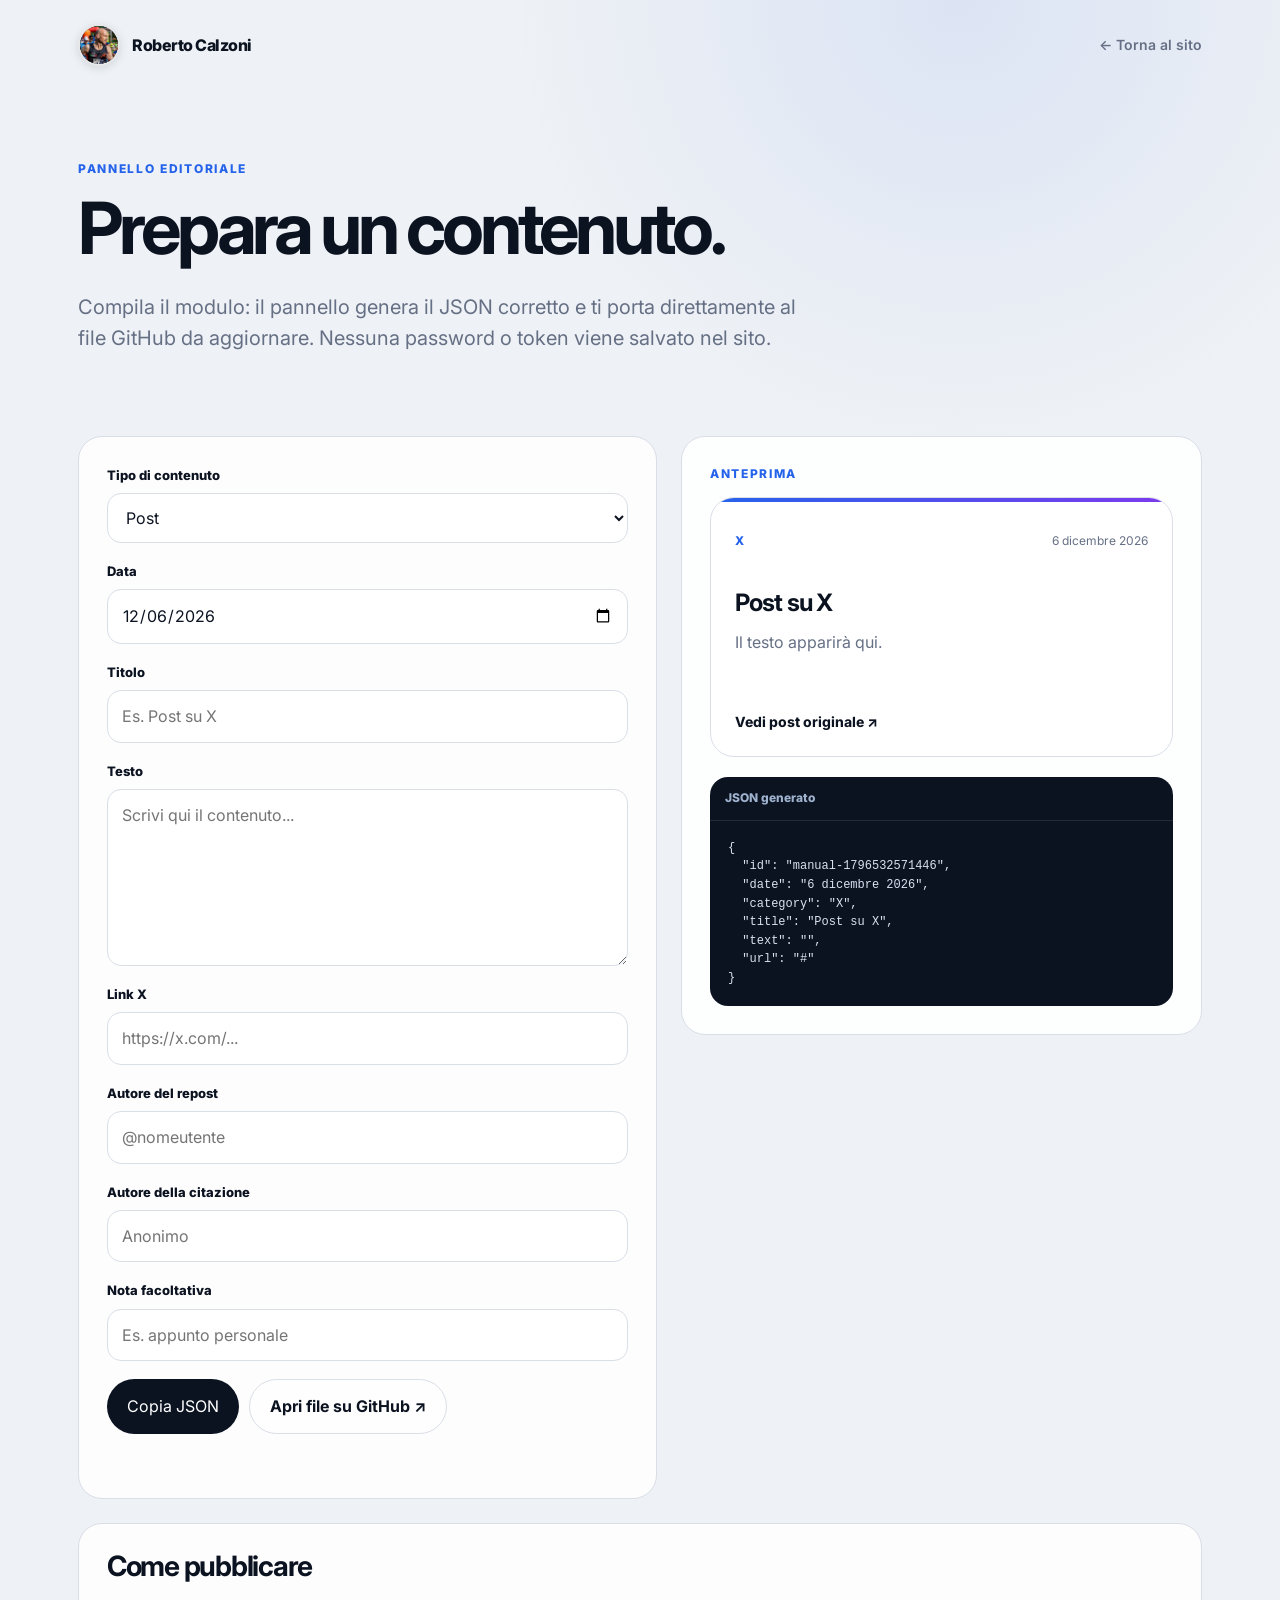
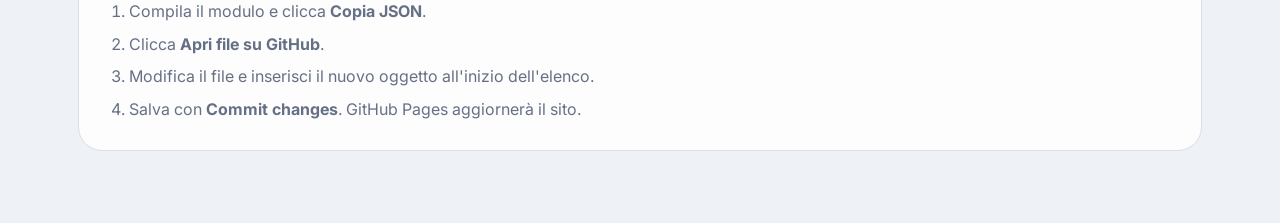
==== editor.html @ ce6ce266 "Add lightweight editorial panel" ====
<!doctype html>
<html lang="it">
<head>
  <meta charset="utf-8">
  <meta name="viewport" content="width=device-width,initial-scale=1">
  <meta name="robots" content="noindex,nofollow">
  <meta name="theme-color" content="#0b1220">
  <title>Editor · Roberto Calzoni</title>
  <link rel="preconnect" href="https://fonts.googleapis.com">
  <link rel="preconnect" href="https://fonts.gstatic.com" crossorigin>
  <link href="https://fonts.googleapis.com/css2?family=Inter:wght@400;500;600;700;800&display=swap" rel="stylesheet">
  <link rel="stylesheet" href="styles.css">
</head>
<body>
  <header class="site-header">
    <a class="brand" href="index.html">
      <span class="brand-mark"><img src="assets/avatar-roberto.jpg" alt="Roberto Calzoni"></span>
      <span>Roberto Calzoni</span>
    </a>
    <nav><a href="index.html">← Torna al sito</a></nav>
  </header>

  <main class="editor-main">
    <section class="editor-intro">
      <p class="eyebrow">Pannello editoriale</p>
      <h1>Prepara un contenuto.</h1>
      <p class="intro">Compila il modulo: il pannello genera il JSON corretto e ti porta direttamente al file GitHub da aggiornare. Nessuna password o token viene salvato nel sito.</p>
    </section>

    <section class="editor-layout">
      <form id="editorForm" class="editor-card">
        <div class="field">
          <label for="type">Tipo di contenuto</label>
          <select id="type">
            <option value="post">Post</option>
            <option value="repost">Repost</option>
            <option value="quote">Citazione</option>
          </select>
        </div>

        <div class="field post-field">
          <label for="date">Data</label>
          <input id="date" type="date">
        </div>

        <div class="field post-field">
          <label for="title">Titolo</label>
          <input id="title" type="text" placeholder="Es. Post su X">
        </div>

        <div class="field">
          <label for="text">Testo</label>
          <textarea id="text" rows="6" placeholder="Scrivi qui il contenuto..." required></textarea>
        </div>

        <div class="field post-field">
          <label for="url">Link X</label>
          <input id="url" type="url" placeholder="https://x.com/...">
        </div>

        <div class="field repost-only" hidden>
          <label for="sourceAuthor">Autore del repost</label>
          <input id="sourceAuthor" type="text" placeholder="@nomeutente">
        </div>

        <div class="field quote-only" hidden>
          <label for="quoteAuthor">Autore della citazione</label>
          <input id="quoteAuthor" type="text" placeholder="Anonimo">
        </div>

        <div class="field quote-only" hidden>
          <label for="note">Nota facoltativa</label>
          <input id="note" type="text" placeholder="Es. appunto personale">
        </div>

        <div class="editor-actions">
          <button class="primary button-reset" type="button" id="copyJson">Copia JSON</button>
          <a class="secondary" id="openGithub" target="_blank" rel="noreferrer">Apri file su GitHub ↗</a>
        </div>
        <p id="copyStatus" class="editor-status" aria-live="polite"></p>
      </form>

      <aside class="editor-preview">
        <p class="eyebrow">Anteprima</p>
        <div id="preview"></div>
        <div class="json-box">
          <div class="json-title">JSON generato</div>
          <pre id="jsonOutput"></pre>
        </div>
      </aside>
    </section>

    <section class="editor-help">
      <h2>Come pubblicare</h2>
      <ol>
        <li>Compila il modulo e clicca <strong>Copia JSON</strong>.</li>
        <li>Clicca <strong>Apri file su GitHub</strong>.</li>
        <li>Modifica il file e inserisci il nuovo oggetto all'inizio dell'elenco.</li>
        <li>Salva con <strong>Commit changes</strong>. GitHub Pages aggiornerà il sito.</li>
      </ol>
    </section>
  </main>

  <script src="editor.js"></script>
</body>
</html>
---- styles.css ----
:root{
  --bg:#eef1f5;--surface:#ffffff;--ink:#0b1220;--muted:#667085;--line:#d9dee7;
  --accent:#2563eb;--accent-soft:#eaf1ff;--max:1180px;--radius:24px
}
*{box-sizing:border-box}
html{scroll-behavior:smooth}
body{margin:0;background:
  radial-gradient(circle at 75% 0%,rgba(37,99,235,.09),transparent 28rem),
  var(--bg);color:var(--ink);font-family:Inter,system-ui,sans-serif;line-height:1.55}
a{color:inherit;text-decoration:none}
.site-header{max-width:var(--max);margin:auto;padding:24px 28px;display:flex;justify-content:space-between;align-items:center}
.brand{display:flex;align-items:center;gap:12px;font-weight:800;letter-spacing:-.03em}
.brand-mark{width:42px;height:42px;border-radius:50%;display:block;overflow:hidden;background:var(--ink);border:2px solid rgba(255,255,255,.9);box-shadow:0 2px 10px rgba(11,18,32,.12)}
.brand-mark img{width:100%;height:100%;display:block;object-fit:cover;object-position:50% 34%}
.site-header nav{display:flex;gap:24px;font-size:14px;font-weight:600;color:var(--muted)}
.site-header nav a:hover{color:var(--ink)}
main,footer{max-width:var(--max);margin:auto}
.hero{padding:92px 28px 78px;display:grid;grid-template-columns:minmax(0,1.55fr) minmax(300px,.75fr);gap:56px;align-items:end}
.eyebrow{text-transform:uppercase;letter-spacing:.14em;font-size:12px;font-weight:800;color:var(--accent);margin:0 0 14px}
h1{font-size:clamp(48px,7vw,86px);line-height:.96;letter-spacing:-.06em;margin:0;max-width:900px}
h2{font-size:clamp(34px,4vw,54px);line-height:1.02;letter-spacing:-.045em;margin:0}
.intro{font-size:20px;color:var(--muted);max-width:720px;margin:30px 0 32px}
.hero-actions{display:flex;gap:12px;flex-wrap:wrap}
.primary,.secondary{display:inline-flex;align-items:center;justify-content:center;padding:14px 20px;border-radius:999px;font-weight:700}
.primary{background:var(--ink);color:#fff}.secondary{background:rgba(255,255,255,.7);border:1px solid var(--line)}
.hero-panel{background:rgba(255,255,255,.82);backdrop-filter:blur(14px);border:1px solid rgba(255,255,255,.85);box-shadow:0 24px 60px rgba(11,18,32,.08);border-radius:28px;padding:26px}
.panel-top{display:flex;justify-content:space-between;align-items:center;margin-bottom:52px}
.live-pill{display:inline-flex;align-items:center;gap:8px;font-size:12px;font-weight:800;background:#ecfdf3;color:#027a48;padding:8px 10px;border-radius:999px}
.live-pill span{width:8px;height:8px;border-radius:50%;background:#12b76a}.mono{font-family:ui-monospace,SFMono-Regular,Menlo,monospace;color:var(--muted);font-size:12px}
.panel-label{margin:0 0 8px;color:var(--muted);font-size:12px;text-transform:uppercase;letter-spacing:.1em;font-weight:700}
.hero-panel strong{font-size:24px;letter-spacing:-.035em}.hero-panel>p:last-child{color:var(--muted);margin:18px 0 0}
.section{padding:76px 28px;border-top:1px solid var(--line)}
.section-heading{display:flex;justify-content:space-between;gap:28px;align-items:end;margin-bottom:36px}
.feed-status{font-size:12px;font-weight:800;color:#475467;background:#fff;border:1px solid var(--line);padding:9px 12px;border-radius:999px}
.post-grid{display:grid;grid-template-columns:repeat(3,1fr);gap:18px}
.post-card{position:relative;overflow:hidden;background:rgba(255,255,255,.9);border:1px solid var(--line);border-radius:var(--radius);padding:24px;min-height:292px;display:flex;flex-direction:column;transition:.2s transform,.2s box-shadow,.2s border-color}
.post-card:hover{transform:translateY(-4px);box-shadow:0 18px 40px rgba(11,18,32,.08);border-color:#c8d1df}
.post-accent{position:absolute;inset:0 0 auto 0;height:4px;background:linear-gradient(90deg,var(--accent),#7c3aed)}
.post-meta{display:flex;justify-content:space-between;gap:10px;font-size:12px;color:var(--muted);margin:10px 0 38px}
.post-category{font-weight:800;color:var(--accent)}
.post-card h3{font-size:24px;line-height:1.13;letter-spacing:-.035em;margin:0 0 14px}
.post-card p{color:var(--muted);margin:0 0 28px}
.post-link{margin-top:auto;font-weight:750;font-size:14px}
.project-grid{display:grid;grid-template-columns:.85fr 1.15fr;gap:72px}
.features{display:grid;gap:14px}.features article{display:grid;grid-template-columns:50px 130px 1fr;gap:14px;align-items:start;background:rgba(255,255,255,.64);border:1px solid var(--line);border-radius:20px;padding:20px}
.features article>span{font-family:ui-monospace,monospace;color:var(--accent);font-size:12px}.features h3{margin:0;font-size:18px}.features p{margin:0;color:var(--muted)}
.contact{display:grid;grid-template-columns:1fr 1fr;gap:72px;align-items:end}
.contact-links{display:grid;gap:12px}.contact-links a{display:flex;justify-content:space-between;background:#fff;border:1px solid var(--line);padding:16px 18px;border-radius:16px;font-weight:700}
.contact-links .disabled{color:#98a2b3;pointer-events:none}
footer{padding:34px 28px 48px;border-top:1px solid var(--line);display:flex;justify-content:space-between;color:var(--muted);font-size:13px}
@media(max-width:860px){
  .site-header nav{display:none}.hero{grid-template-columns:1fr;padding-top:56px}
  .post-grid{grid-template-columns:1fr}.project-grid,.contact{grid-template-columns:1fr}
  .section-heading{display:block}.feed-tools{margin-top:18px}.features article{grid-template-columns:42px 1fr}.features article p{grid-column:2}
}
@media(max-width:560px){.site-header,.hero,.section,footer{padding-left:20px;padding-right:20px}h1{font-size:46px}.intro{font-size:18px}.hero-panel{padding:22px}}

.section-note{max-width:460px;color:var(--muted);margin:0}
.quotes-grid{display:grid;grid-template-columns:repeat(2,1fr);gap:18px}
.quote-card{background:linear-gradient(145deg,rgba(255,255,255,.96),rgba(245,248,255,.92));border:1px solid var(--line);border-radius:var(--radius);padding:30px;min-height:230px;display:flex;flex-direction:column;justify-content:space-between;position:relative;overflow:hidden}
.quote-card::before{content:"“";position:absolute;top:-22px;right:18px;font-size:120px;line-height:1;color:rgba(37,99,235,.09);font-family:Georgia,serif}
.quote-text{font-family:Georgia,serif;font-size:clamp(24px,3vw,34px);line-height:1.22;letter-spacing:-.025em;margin:0 0 30px;position:relative}
.quote-footer{display:flex;justify-content:space-between;gap:18px;align-items:end;color:var(--muted);font-size:13px}
.quote-author{font-weight:800;color:var(--ink)}
.quote-note{max-width:55%;text-align:right}
.quote-empty{color:var(--muted);background:rgba(255,255,255,.65);border:1px dashed var(--line);border-radius:var(--radius);padding:26px}
@media(max-width:860px){.quotes-grid{grid-template-columns:1fr}.section-note{margin-top:18px}}

.editor-main{max-width:var(--max);margin:auto;padding:0 28px 72px}
.editor-intro{padding:70px 0 50px}
.editor-intro h1{font-size:clamp(44px,6vw,72px)}
.editor-layout{display:grid;grid-template-columns:minmax(0,1fr) minmax(320px,.9fr);gap:24px;align-items:start}
.editor-card,.editor-preview,.editor-help{background:rgba(255,255,255,.88);border:1px solid var(--line);border-radius:var(--radius);padding:28px}
.field{display:grid;gap:8px;margin-bottom:18px}
.field label{font-size:13px;font-weight:800}
.field input,.field select,.field textarea{width:100%;border:1px solid var(--line);border-radius:14px;background:#fff;color:var(--ink);font:inherit;padding:13px 14px;outline:none}
.field input:focus,.field select:focus,.field textarea:focus{border-color:#9bb7f6;box-shadow:0 0 0 4px rgba(37,99,235,.08)}
.field textarea{resize:vertical}
.editor-actions{display:flex;gap:10px;flex-wrap:wrap;margin-top:8px}
.button-reset{border:0;font:inherit;cursor:pointer}
.editor-status{min-height:24px;color:var(--muted);font-size:13px;margin:12px 0 0}
.editor-preview{position:sticky;top:18px}
.editor-preview .post-card,.editor-preview .quote-card{margin-bottom:20px}
.editor-post-preview{min-height:260px}
.json-box{background:#0b1220;color:#d9e2f1;border-radius:18px;overflow:hidden}
.json-title{padding:12px 15px;border-bottom:1px solid rgba(255,255,255,.1);font-size:12px;font-weight:800;color:#9fb3cf}
.json-box pre{margin:0;padding:18px;overflow:auto;font:12px/1.55 ui-monospace,SFMono-Regular,Menlo,monospace;white-space:pre-wrap}
.editor-help{margin-top:24px}
.editor-help h2{font-size:28px;margin-bottom:18px}
.editor-help ol{margin:0;padding-left:22px;color:var(--muted)}
.editor-help li+li{margin-top:8px}
footer a{text-decoration:underline;text-underline-offset:3px}
@media(max-width:860px){.editor-main{padding-left:20px;padding-right:20px}.editor-layout{grid-template-columns:1fr}.editor-preview{position:static}.editor-intro{padding-top:46px}}
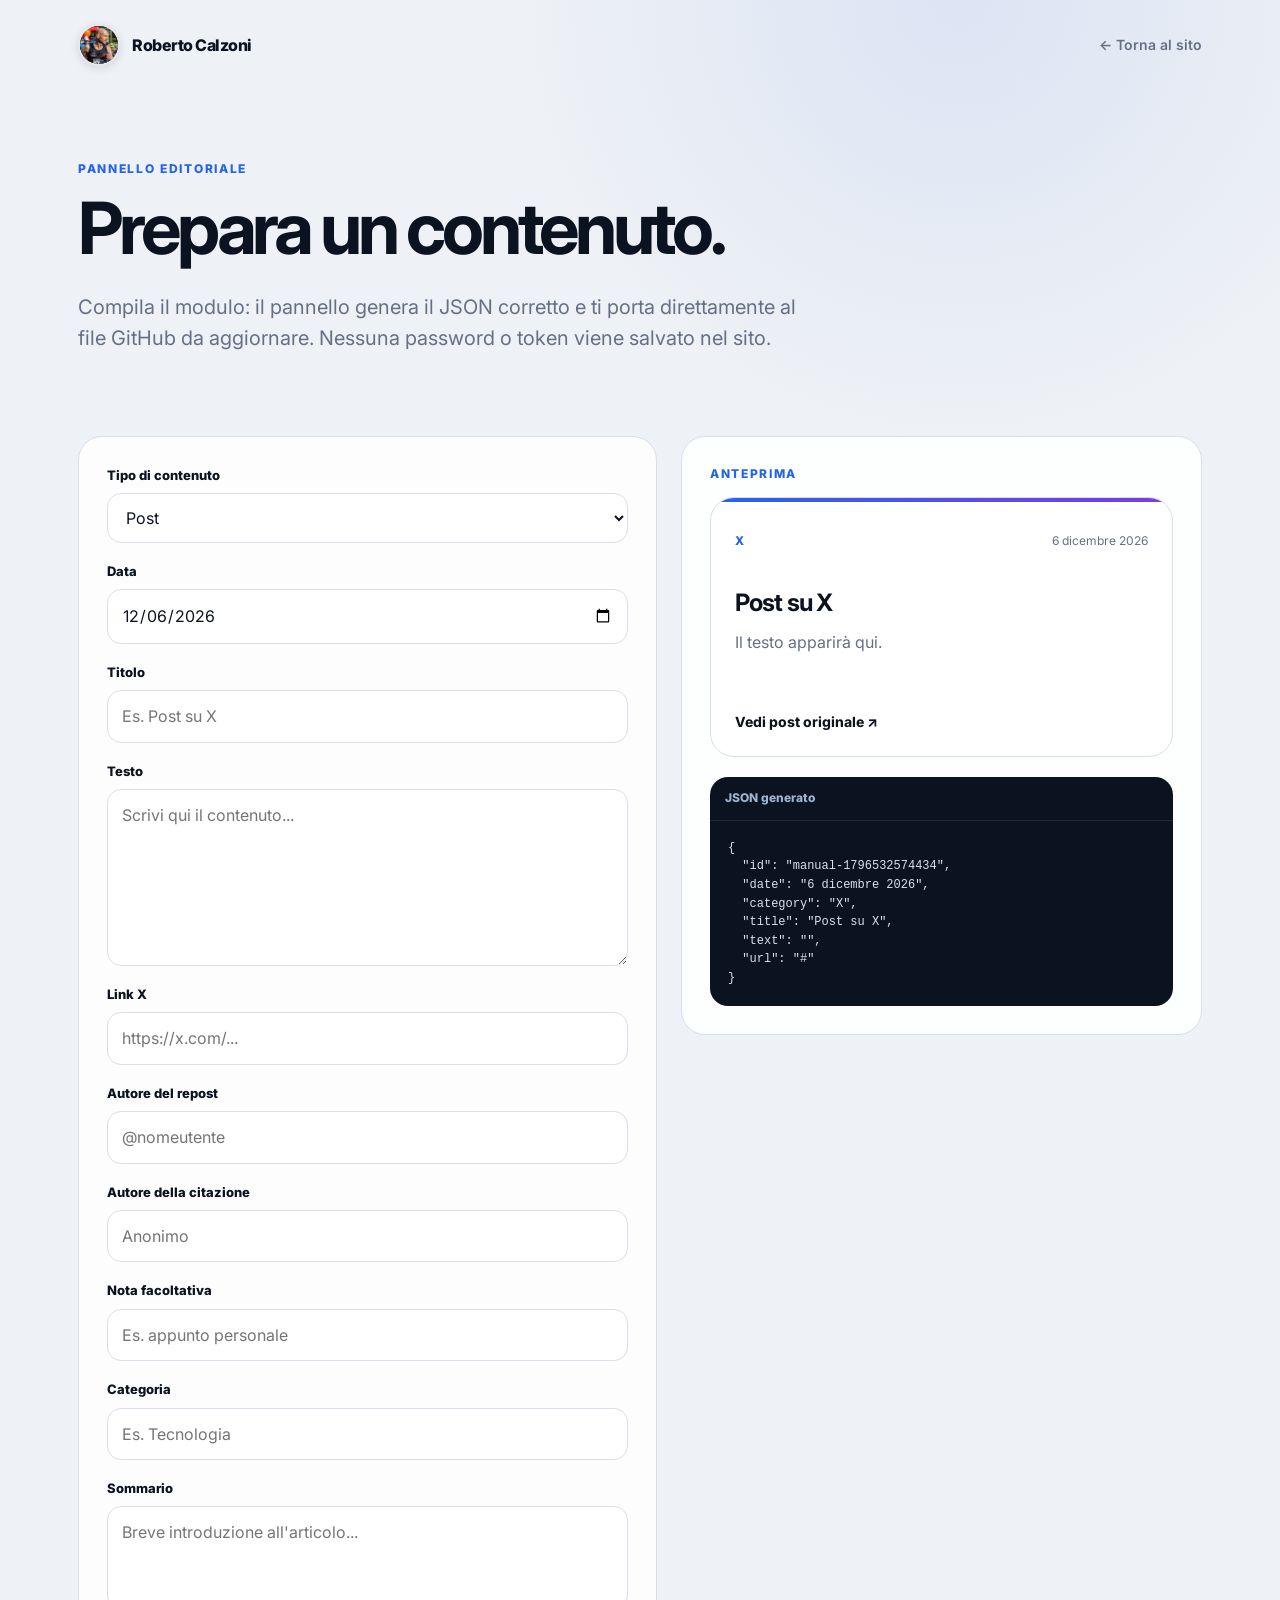
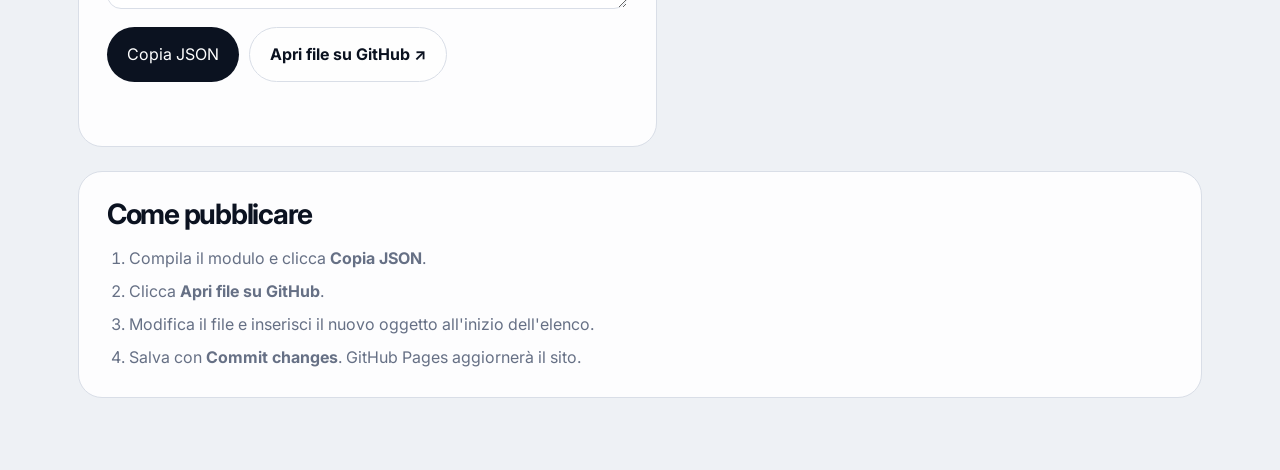
==== commit 7ed34935: "Add manually managed articles section" ====
--- a/editor.html
+++ b/editor.html
@@ -35,6 +35,7 @@
             <option value="post">Post</option>
             <option value="repost">Repost</option>
             <option value="quote">Citazione</option>
+            <option value="article">Articolo</option>
           </select>
         </div>
 
@@ -73,6 +74,16 @@
           <input id="note" type="text" placeholder="Es. appunto personale">
         </div>
 
+        <div class="field article-only" hidden>
+          <label for="articleCategory">Categoria</label>
+          <input id="articleCategory" type="text" placeholder="Es. Tecnologia">
+        </div>
+
+        <div class="field article-only" hidden>
+          <label for="articleSummary">Sommario</label>
+          <textarea id="articleSummary" rows="3" placeholder="Breve introduzione all'articolo..."></textarea>
+        </div>
+
         <div class="editor-actions">
           <button class="primary button-reset" type="button" id="copyJson">Copia JSON</button>
           <a class="secondary" id="openGithub" target="_blank" rel="noreferrer">Apri file su GitHub ↗</a>
--- a/styles.css
+++ b/styles.css
@@ -91,3 +91,15 @@
 .editor-help li+li{margin-top:8px}
 footer a{text-decoration:underline;text-underline-offset:3px}
 @media(max-width:860px){.editor-main{padding-left:20px;padding-right:20px}.editor-layout{grid-template-columns:1fr}.editor-preview{position:static}.editor-intro{padding-top:46px}}
+
+.articles-grid{display:grid;grid-template-columns:repeat(2,1fr);gap:18px}
+.article-card{background:rgba(255,255,255,.92);border:1px solid var(--line);border-radius:var(--radius);padding:28px;min-height:260px}
+.article-meta{display:flex;justify-content:space-between;gap:14px;align-items:center;color:var(--muted);font-size:12px;margin-bottom:24px}
+.article-category{font-weight:800;color:var(--accent);text-transform:uppercase;letter-spacing:.08em}
+.article-card h3{font-size:30px;line-height:1.08;letter-spacing:-.04em;margin:0 0 14px}
+.article-summary{font-size:17px;color:var(--muted);margin:0 0 20px}
+.article-card details{border-top:1px solid var(--line);padding-top:16px;margin-top:18px}
+.article-card summary{cursor:pointer;font-weight:800}
+.article-body{margin-top:16px;color:#344054;line-height:1.75}
+.article-empty{color:var(--muted);background:rgba(255,255,255,.65);border:1px dashed var(--line);border-radius:var(--radius);padding:26px}
+@media(max-width:860px){.articles-grid{grid-template-columns:1fr}}
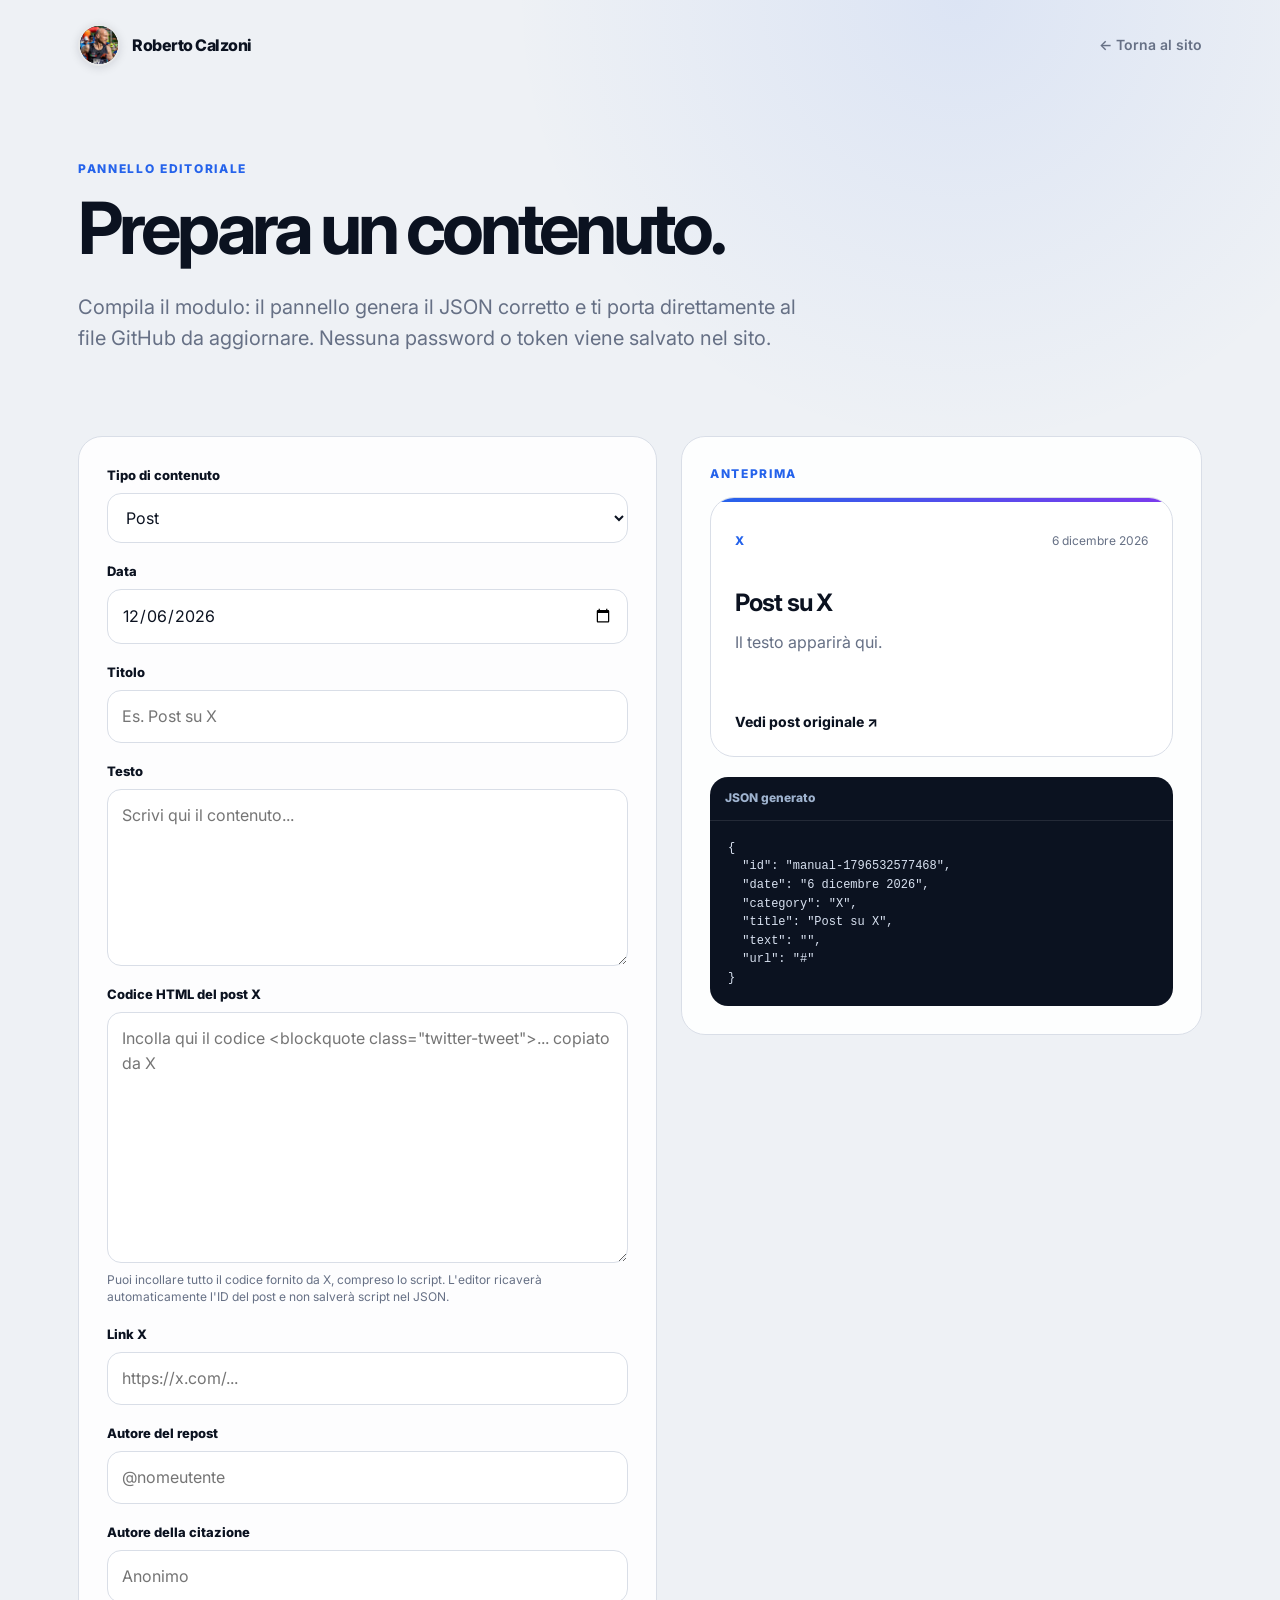
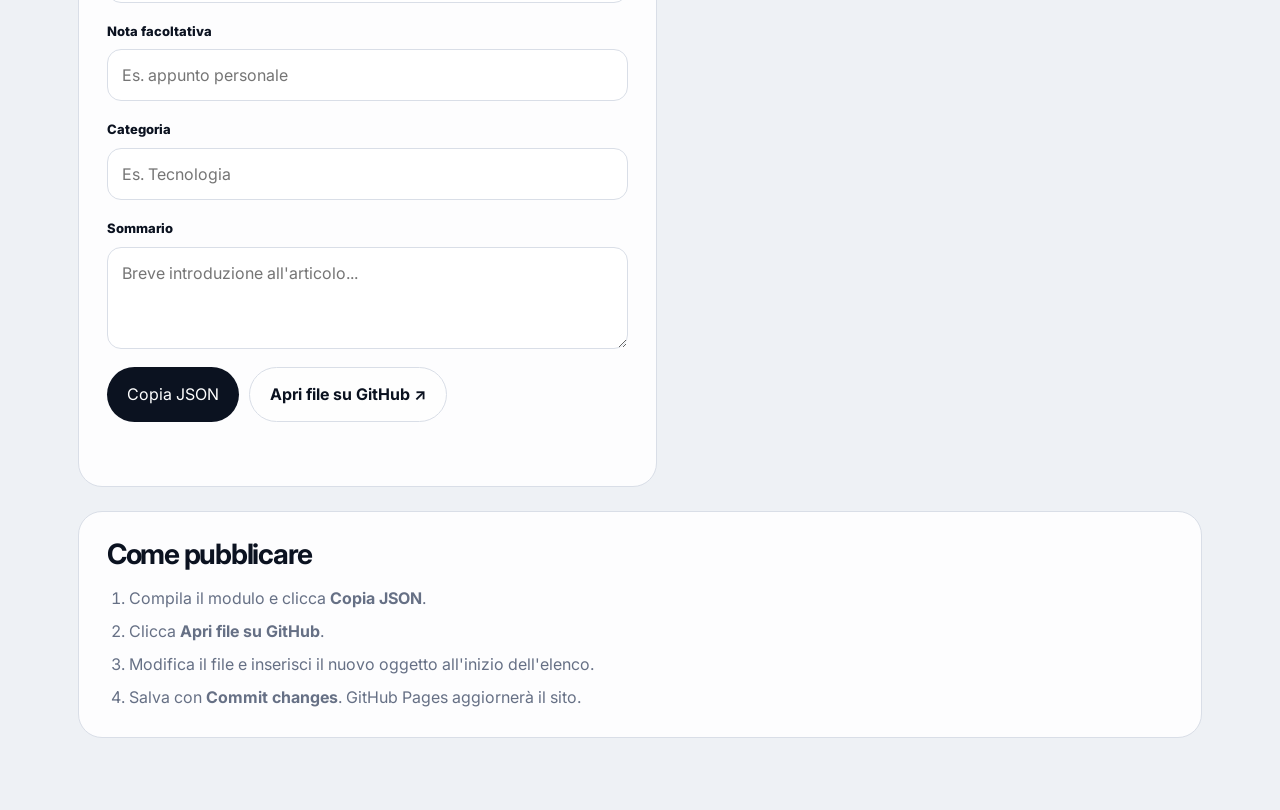
==== commit 5891d5c5: "Add X embed publishing to editor" ====
--- a/editor.html
+++ b/editor.html
@@ -33,6 +33,7 @@
           <label for="type">Tipo di contenuto</label>
           <select id="type">
             <option value="post">Post</option>
+            <option value="xembed">Post X incorporato</option>
             <option value="repost">Repost</option>
             <option value="quote">Citazione</option>
             <option value="article">Articolo</option>
@@ -49,9 +50,15 @@
           <input id="title" type="text" placeholder="Es. Post su X">
         </div>
 
-        <div class="field">
+        <div class="field content-text-field">
           <label for="text">Testo</label>
-          <textarea id="text" rows="6" placeholder="Scrivi qui il contenuto..." required></textarea>
+          <textarea id="text" rows="6" placeholder="Scrivi qui il contenuto..."></textarea>
+        </div>
+
+        <div class="field xembed-only" hidden>
+          <label for="xEmbedCode">Codice HTML del post X</label>
+          <textarea id="xEmbedCode" rows="9" placeholder="Incolla qui il codice &lt;blockquote class=&quot;twitter-tweet&quot;&gt;... copiato da X"></textarea>
+          <small class="field-help">Puoi incollare tutto il codice fornito da X, compreso lo script. L'editor ricaverà automaticamente l'ID del post e non salverà script nel JSON.</small>
         </div>
 
         <div class="field post-field">
--- a/styles.css
+++ b/styles.css
@@ -103,3 +103,15 @@
 .article-body{margin-top:16px;color:#344054;line-height:1.75}
 .article-empty{color:var(--muted);background:rgba(255,255,255,.65);border:1px dashed var(--line);border-radius:var(--radius);padding:26px}
 @media(max-width:860px){.articles-grid{grid-template-columns:1fr}}
+
+.field-help{display:block;color:var(--muted);font-size:12px;line-height:1.45}
+.x-embed-preview{display:grid;gap:8px;background:#fff;border:1px solid var(--line);border-radius:18px;padding:22px;margin-bottom:20px}
+.x-embed-preview span{color:var(--muted);font-size:13px}
+.x-embed-preview a{font-weight:750;color:var(--accent)}
+.x-embed-warning{color:#b54708;background:#fffaeb;border-color:#fedf89}
+.x-embed-card{grid-column:1/-1;background:rgba(255,255,255,.72);border:1px solid var(--line);border-radius:var(--radius);padding:18px 24px 24px;min-height:180px}
+.x-embed-meta{display:flex;justify-content:space-between;gap:14px;color:var(--muted);font-size:12px;margin-bottom:8px}
+.x-tweet-mount{display:flex;justify-content:center;min-height:120px}
+.x-tweet-mount>div,.x-tweet-mount iframe{max-width:550px!important;width:100%!important}
+.x-embed-error{color:var(--muted);text-align:center}
+.x-embed-error a{font-weight:750;color:var(--accent)}
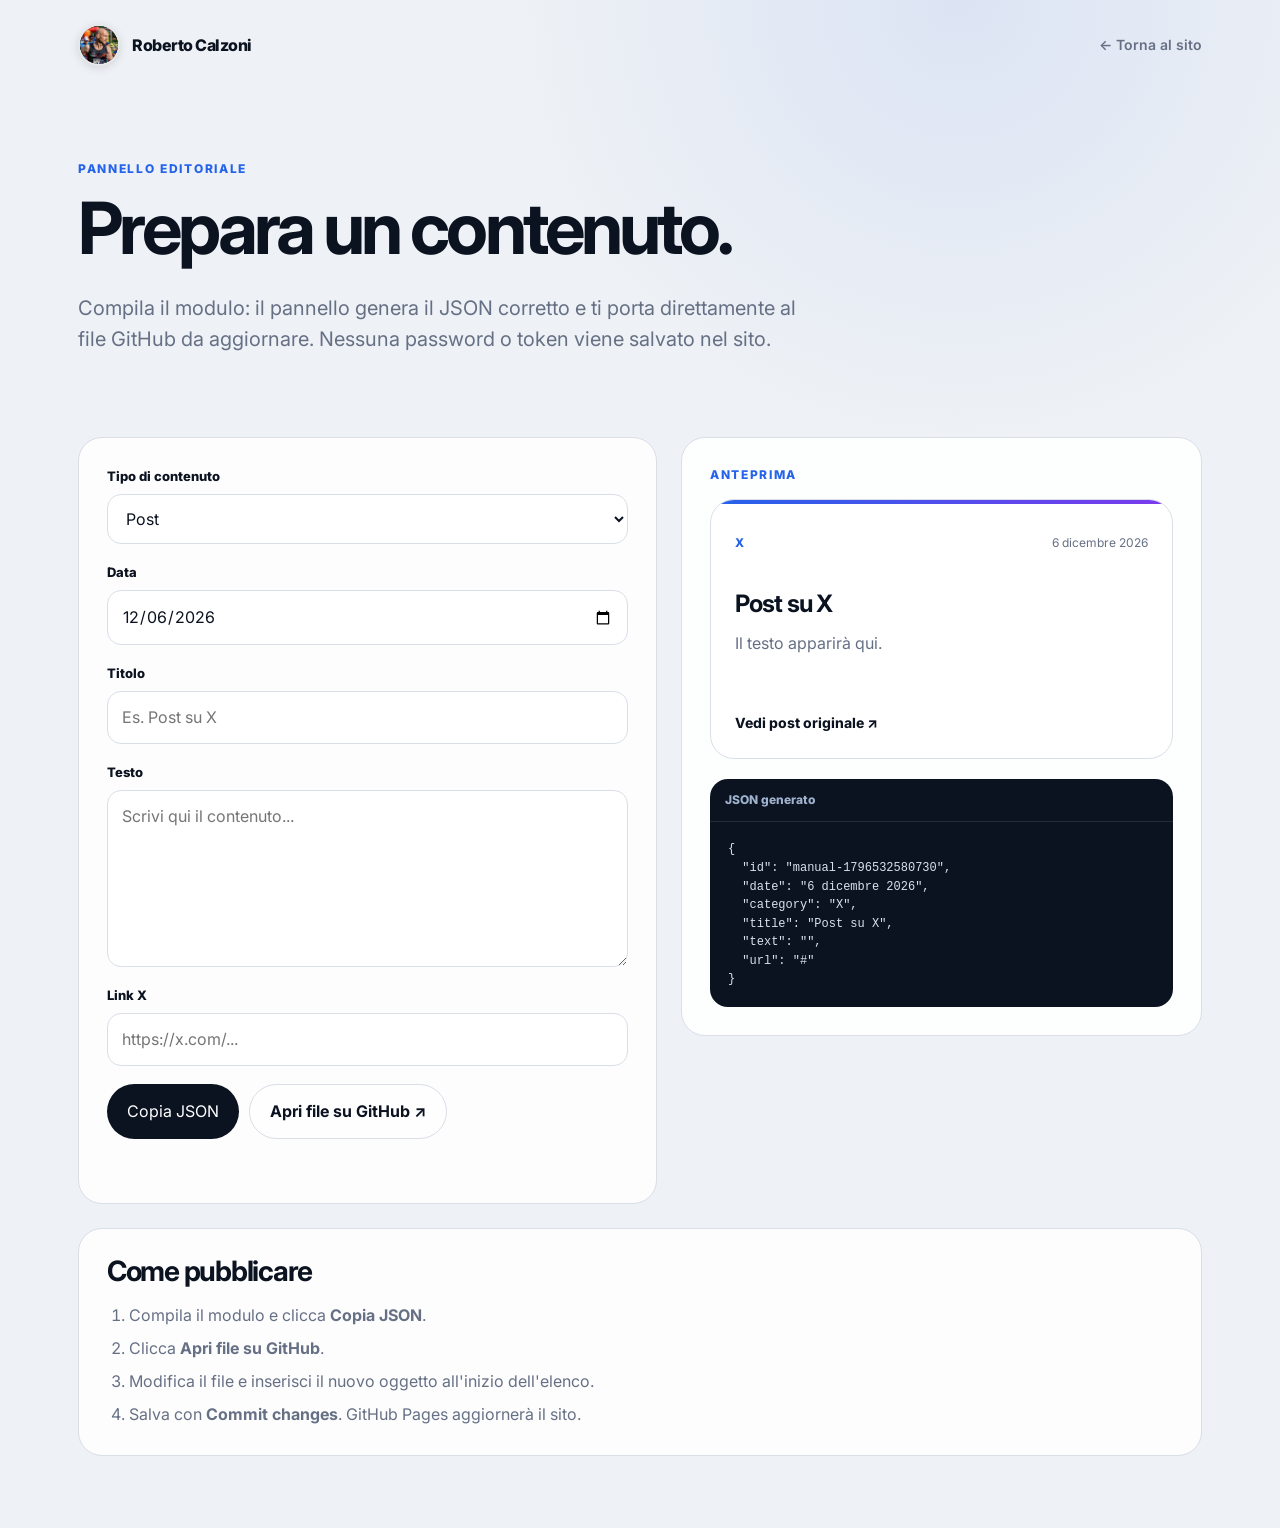
==== commit 128165d7: "Enable Strava activity embeds in article editor and homepage" ====
--- a/editor.html
+++ b/editor.html
@@ -91,6 +91,11 @@
           <textarea id="articleSummary" rows="3" placeholder="Breve introduzione all'articolo..."></textarea>
         </div>
 
+        <div class="field article-only" hidden>
+          <label for="stravaEmbedCode">Incorpora attività Strava (facoltativo)</label>
+          <textarea id="stravaEmbedCode" rows="6" placeholder="Incolla il codice di incorporamento fornito da Strava"></textarea>
+          <small class="field-help">Incolla tutto il codice ufficiale. L'editor salva soltanto ID attività e token del widget, mai script o HTML. Il widget sarà pubblico come l'articolo.</small>
+        </div>
         <div class="editor-actions">
           <button class="primary button-reset" type="button" id="copyJson">Copia JSON</button>
           <a class="secondary" id="openGithub" target="_blank" rel="noreferrer">Apri file su GitHub ↗</a>
@@ -119,6 +124,6 @@
     </section>
   </main>
 
-  <script src="editor.js"></script>
+  <script src="editor.js?v=2"></script>
 </body>
 </html>
--- a/styles.css
+++ b/styles.css
@@ -17,7 +17,7 @@
 main,footer{max-width:var(--max);margin:auto}
 .hero{padding:92px 28px 78px;display:grid;grid-template-columns:minmax(0,1.55fr) minmax(300px,.75fr);gap:56px;align-items:end}
 .eyebrow{text-transform:uppercase;letter-spacing:.14em;font-size:12px;font-weight:800;color:var(--accent);margin:0 0 14px}
-h1{font-size:clamp(48px,7vw,86px);line-height:.96;letter-spacing:-.06em;margin:0;max-width:900px}
+h1{font-size:clamp(42px,5.8vw,72px);line-height:.98;letter-spacing:-.055em;margin:0;max-width:900px}
 h2{font-size:clamp(34px,4vw,54px);line-height:1.02;letter-spacing:-.045em;margin:0}
 .intro{font-size:20px;color:var(--muted);max-width:720px;margin:30px 0 32px}
 .hero-actions{display:flex;gap:12px;flex-wrap:wrap}
@@ -32,7 +32,7 @@
 .section{padding:76px 28px;border-top:1px solid var(--line)}
 .section-heading{display:flex;justify-content:space-between;gap:28px;align-items:end;margin-bottom:36px}
 .feed-status{font-size:12px;font-weight:800;color:#475467;background:#fff;border:1px solid var(--line);padding:9px 12px;border-radius:999px}
-.post-grid{display:grid;grid-template-columns:repeat(3,1fr);gap:18px}
+.post-grid{display:grid;grid-template-columns:repeat(4,minmax(0,1fr));gap:14px}
 .post-card{position:relative;overflow:hidden;background:rgba(255,255,255,.9);border:1px solid var(--line);border-radius:var(--radius);padding:24px;min-height:292px;display:flex;flex-direction:column;transition:.2s transform,.2s box-shadow,.2s border-color}
 .post-card:hover{transform:translateY(-4px);box-shadow:0 18px 40px rgba(11,18,32,.08);border-color:#c8d1df}
 .post-accent{position:absolute;inset:0 0 auto 0;height:4px;background:linear-gradient(90deg,var(--accent),#7c3aed)}
@@ -109,9 +109,39 @@
 .x-embed-preview span{color:var(--muted);font-size:13px}
 .x-embed-preview a{font-weight:750;color:var(--accent)}
 .x-embed-warning{color:#b54708;background:#fffaeb;border-color:#fedf89}
-.x-embed-card{grid-column:1/-1;background:rgba(255,255,255,.72);border:1px solid var(--line);border-radius:var(--radius);padding:18px 24px 24px;min-height:180px}
+.x-embed-card{background:rgba(255,255,255,.72);border:1px solid var(--line);border-radius:var(--radius);padding:10px 10px 14px;min-height:140px;overflow:hidden}
 .x-embed-meta{display:flex;justify-content:space-between;gap:14px;color:var(--muted);font-size:12px;margin-bottom:8px}
 .x-tweet-mount{display:flex;justify-content:center;min-height:120px}
-.x-tweet-mount>div,.x-tweet-mount iframe{max-width:550px!important;width:100%!important}
+.x-tweet-mount>div,.x-tweet-mount iframe{max-width:280px!important;width:100%!important}
 .x-embed-error{color:var(--muted);text-align:center}
 .x-embed-error a{font-weight:750;color:var(--accent)}
+
+.section-more{display:flex;justify-content:center;margin-top:28px}
+.archive-hero{padding:72px 28px 40px}
+.archive-hero h1{font-size:clamp(48px,7vw,82px)}
+@media(max-width:560px){.archive-hero{padding-left:20px;padding-right:20px}}
+
+.brand-copy{display:flex;flex-direction:column;line-height:1.1}
+.brand-name{font-weight:800}
+.brand-tagline{margin-top:4px;font-size:11px;font-weight:500;letter-spacing:.01em;color:var(--muted)}
+
+.header-image{padding:14px 28px 0}
+.header-image img{display:block;width:100%;height:clamp(220px,28vw,360px);object-fit:cover;object-position:center center;border-radius:28px;box-shadow:0 18px 48px rgba(11,18,32,.10)}
+@media(max-width:560px){.header-image{padding-left:20px;padding-right:20px}.header-image img{height:220px;border-radius:20px}}
+
+.hero h1{font-size:clamp(34px,4vw,54px);line-height:1.02;letter-spacing:-.045em}
+
+@media(min-width:861px) and (max-width:1050px){
+  .post-grid{grid-template-columns:repeat(2,minmax(0,1fr))}
+}
+
+.article-image{display:block;width:100%;aspect-ratio:16/9;object-fit:cover;border-radius:18px;margin:0 0 22px;border:1px solid var(--line)}
+
+/* Strava activities in articles */
+[hidden]{display:none!important}
+.article-strava{margin:20px 0 16px;max-width:100%;min-width:0}
+.article-strava .strava-embed-placeholder,.article-strava iframe{max-width:100%!important}
+.article-strava-link{display:inline-block;margin-top:12px;color:var(--accent);font-weight:750;font-size:14px;text-decoration:underline;text-underline-offset:3px}
+.strava-embed-preview{border:1px solid var(--line);border-radius:16px;background:#f7f9fc;padding:16px;margin-top:18px}
+.strava-embed-preview p{margin:8px 0 0;color:var(--muted);font-size:13px}
+.strava-embed-warning{color:#b54708;background:#fffaeb;border:1px solid #fedf89;border-radius:12px;padding:12px;margin-top:16px}
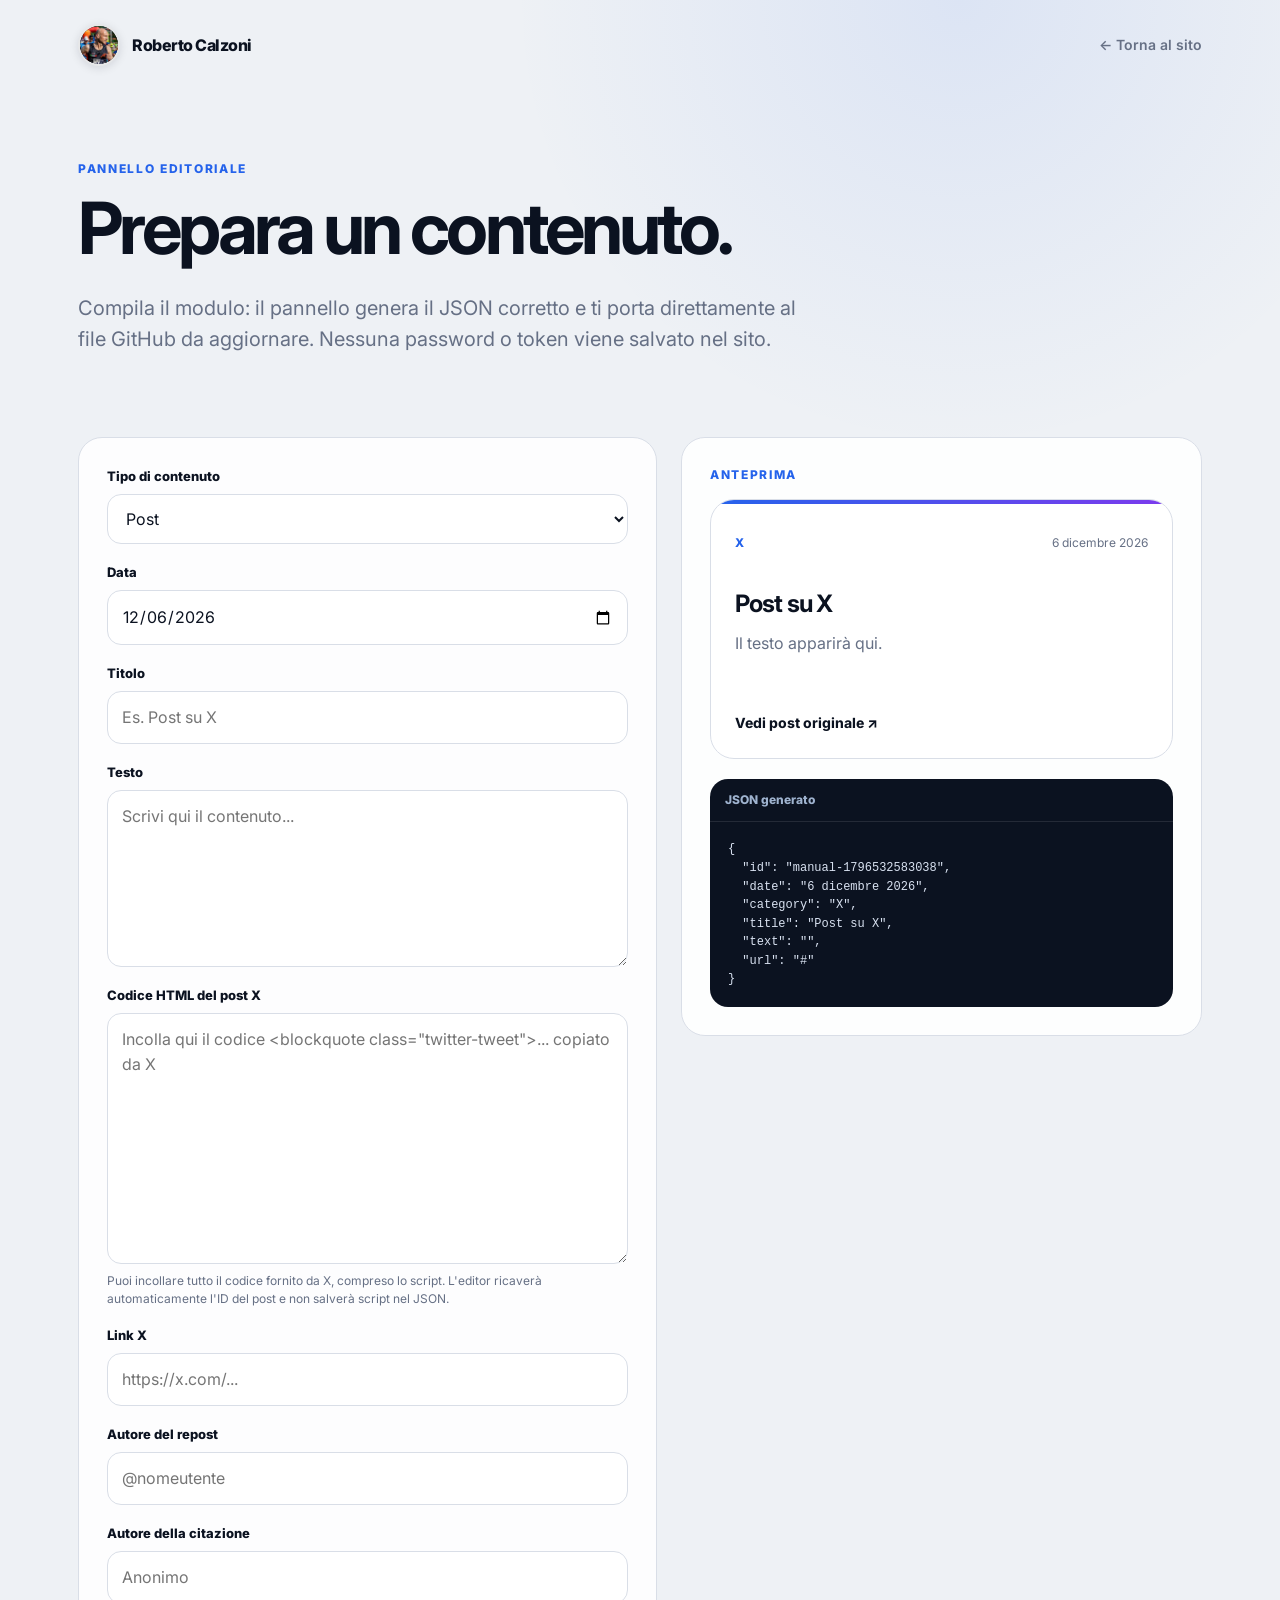
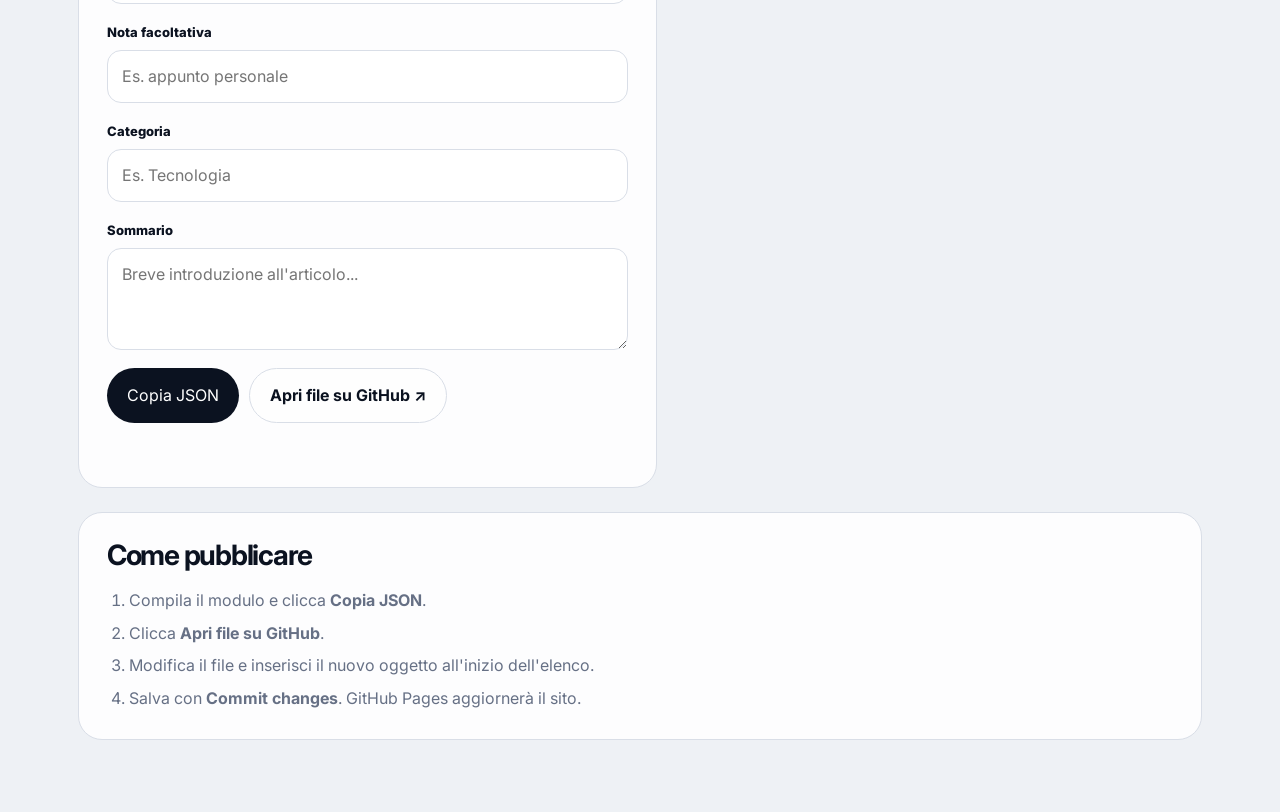
==== commit 930d0036: "Update official half marathon result and remove broken Strava embeds" ====
--- a/editor.html
+++ b/editor.html
@@ -91,11 +91,6 @@
           <textarea id="articleSummary" rows="3" placeholder="Breve introduzione all'articolo..."></textarea>
         </div>
 
-        <div class="field article-only" hidden>
-          <label for="stravaEmbedCode">Incorpora attività Strava (facoltativo)</label>
-          <textarea id="stravaEmbedCode" rows="6" placeholder="Incolla il codice di incorporamento fornito da Strava"></textarea>
-          <small class="field-help">Incolla tutto il codice ufficiale. L'editor salva soltanto ID attività e token del widget, mai script o HTML. Il widget sarà pubblico come l'articolo.</small>
-        </div>
         <div class="editor-actions">
           <button class="primary button-reset" type="button" id="copyJson">Copia JSON</button>
           <a class="secondary" id="openGithub" target="_blank" rel="noreferrer">Apri file su GitHub ↗</a>
@@ -124,6 +119,6 @@
     </section>
   </main>
 
-  <script src="editor.js?v=2"></script>
+  <script src="editor.js?v=3"></script>
 </body>
 </html>
--- a/styles.css
+++ b/styles.css
@@ -137,11 +137,3 @@
 
 .article-image{display:block;width:100%;aspect-ratio:16/9;object-fit:cover;border-radius:18px;margin:0 0 22px;border:1px solid var(--line)}
 
-/* Strava activities in articles */
-[hidden]{display:none!important}
-.article-strava{margin:20px 0 16px;max-width:100%;min-width:0}
-.article-strava .strava-embed-placeholder,.article-strava iframe{max-width:100%!important}
-.article-strava-link{display:inline-block;margin-top:12px;color:var(--accent);font-weight:750;font-size:14px;text-decoration:underline;text-underline-offset:3px}
-.strava-embed-preview{border:1px solid var(--line);border-radius:16px;background:#f7f9fc;padding:16px;margin-top:18px}
-.strava-embed-preview p{margin:8px 0 0;color:var(--muted);font-size:13px}
-.strava-embed-warning{color:#b54708;background:#fffaeb;border:1px solid #fedf89;border-radius:12px;padding:12px;margin-top:16px}
